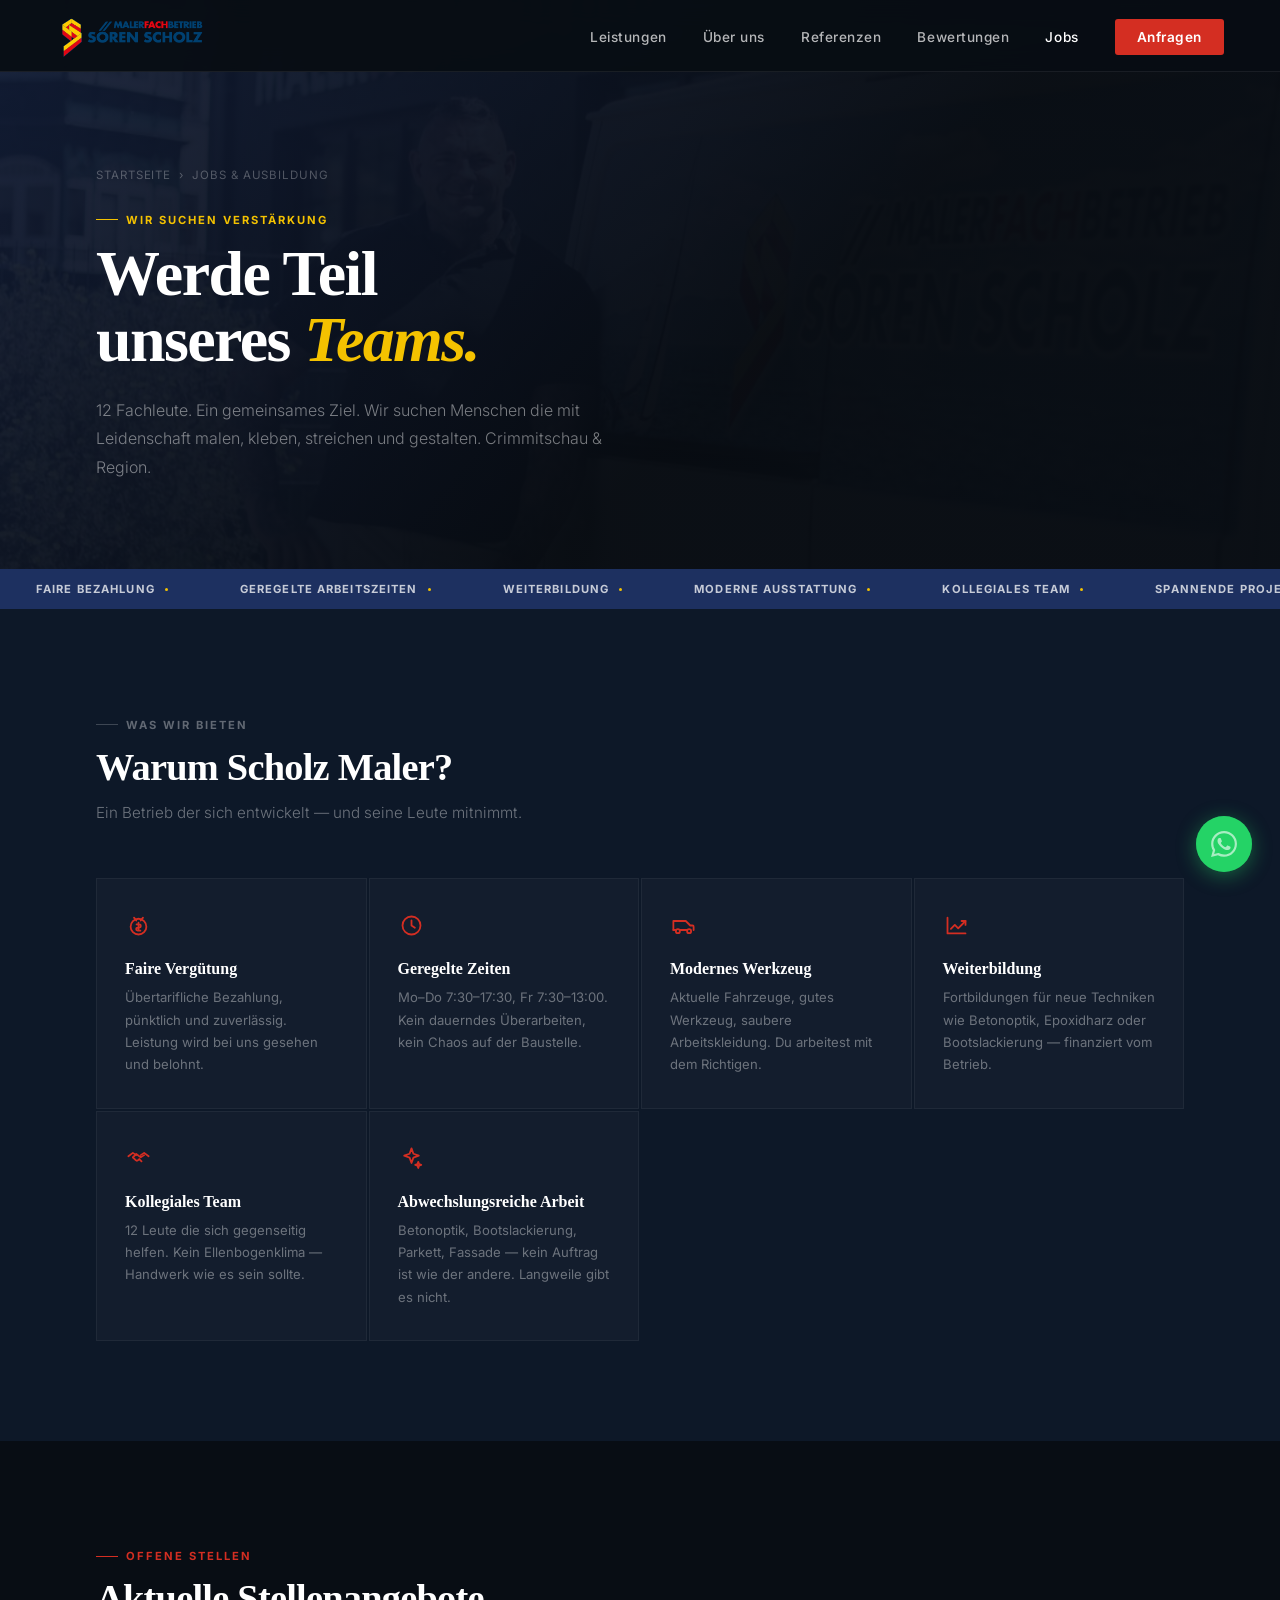
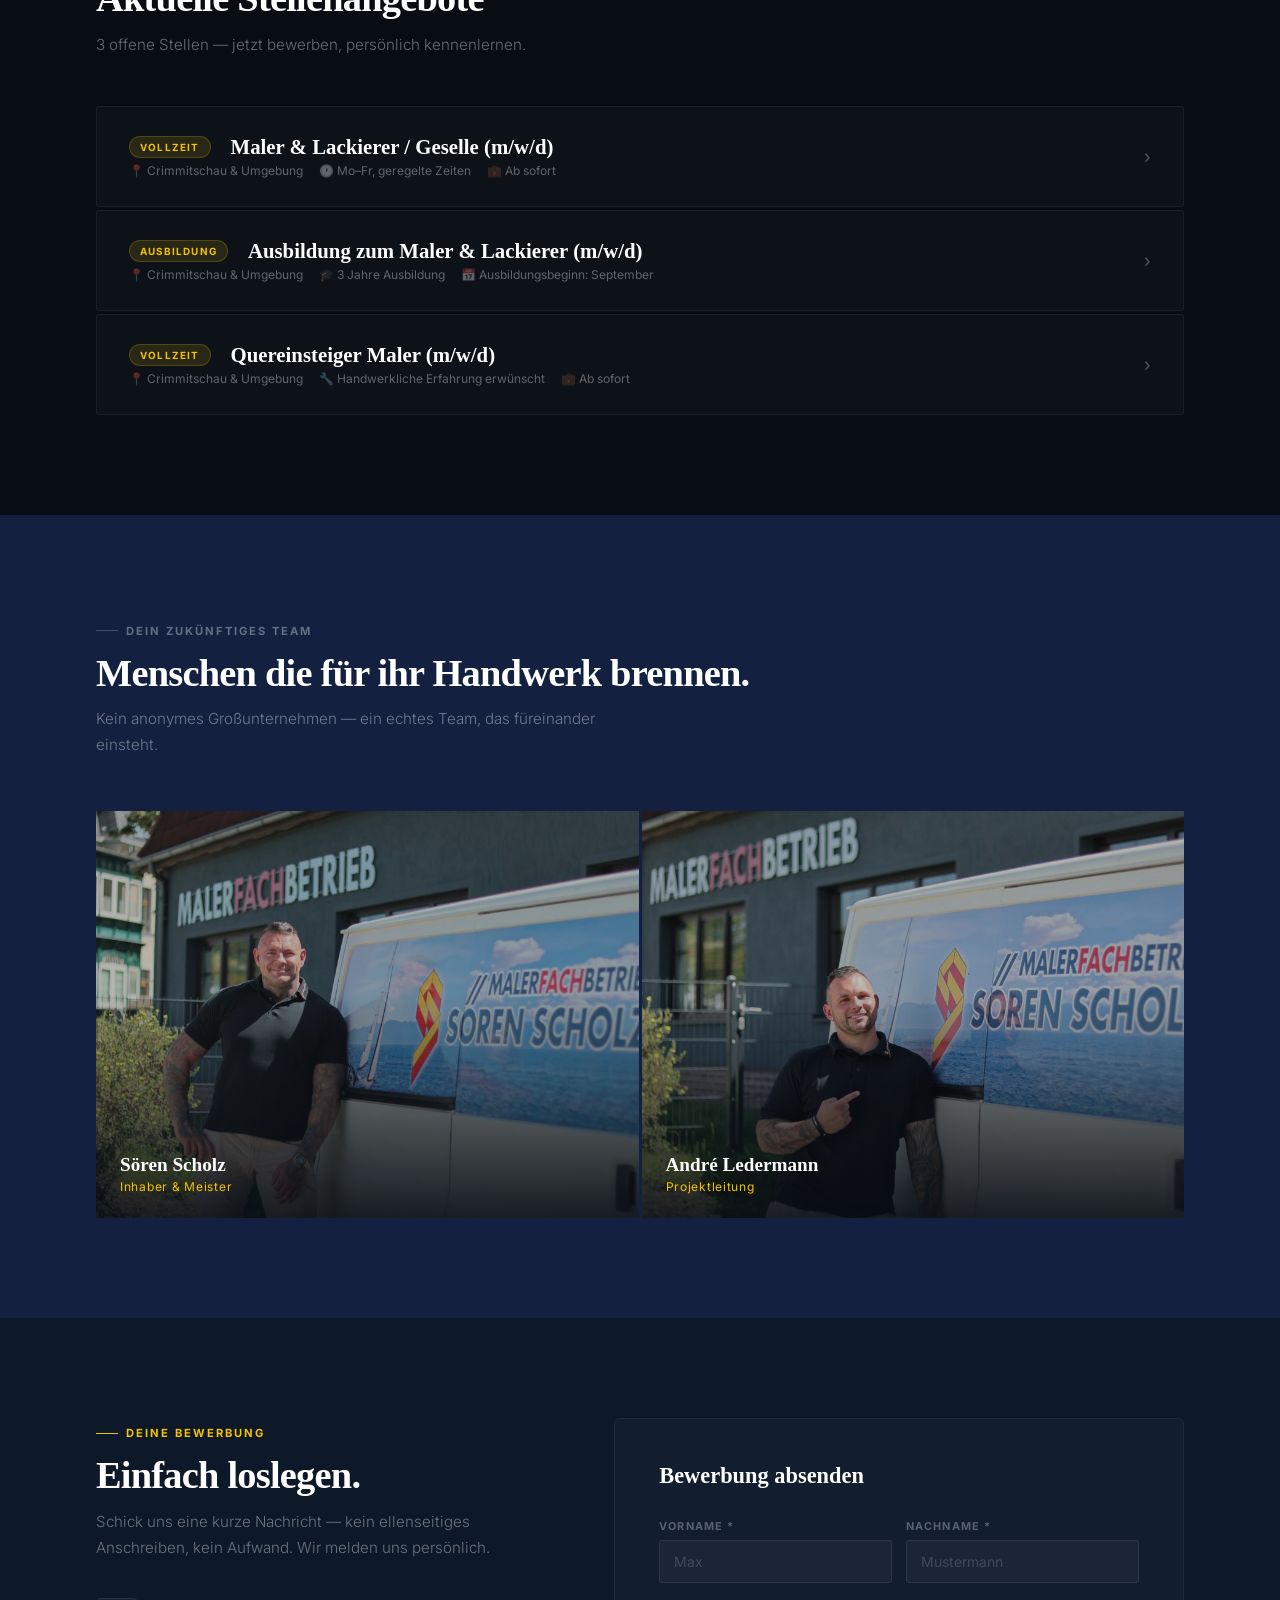
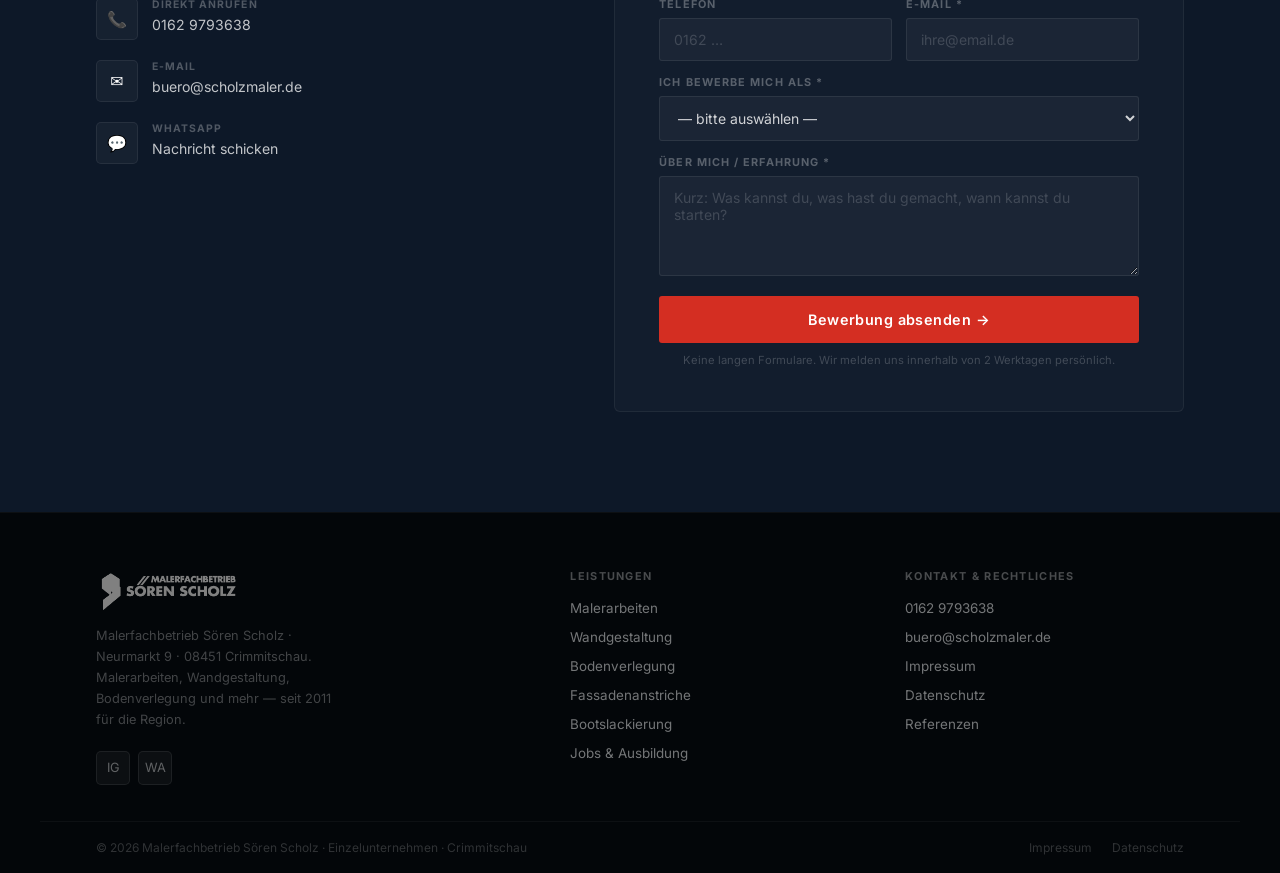
==== jobs.html @ cd4a78a2 "Basis: Klon der Live-Version scholz-maler (Ausgangspunkt für helle Variante) Co-Authored-By: Claude " ====
<!DOCTYPE html>
<html lang="de">
<head>
  <meta charset="UTF-8">
  <meta name="viewport" content="width=device-width, initial-scale=1.0">
  <meta name="description" content="Jobs & Ausbildung beim Malerfachbetrieb Sören Scholz in Crimmitschau. Geselle, Azubi oder Quereinsteiger — jetzt bewerben.">
  <title>Jobs & Ausbildung – Malerfachbetrieb Sören Scholz | Crimmitschau</title>
  <link rel="preconnect" href="https://fonts.bunny.net" crossorigin>
  <link href="https://fonts.bunny.net/css?family=playfair-display:700,700i,900,900i&family=inter:300,400,500,600,700&display=swap" rel="stylesheet">
  <style>
    *, *::before, *::after { margin:0;padding:0;box-sizing:border-box; }
    :root {
      --black:  #080d14;
      --dark:   #0d1828;
      --mid:    #132040;
      --navy:   #1d3060;
      --red:    #d42e22;
      --red2:   #b82518;
      --gold:   #f4c200;
      --white:  #FAFAF8;
      --light:  #F2EFE9;
      --gray:   #888;
      --border: rgba(255,255,255,.07);
      --serif:  'Playfair Display', Georgia, serif;
      --sans:   'Inter', system-ui, sans-serif;
    }
    html { scroll-behavior:smooth; }
    body { font-family:var(--sans);background:var(--black);color:#fff;overflow-x:hidden; }

    /* NAV */
    nav { position:fixed;top:0;left:0;right:0;z-index:999;height:72px;padding:0 56px;display:flex;align-items:center;justify-content:space-between;background:rgba(8,13,20,.94);backdrop-filter:blur(14px);border-bottom:1px solid var(--border); }
    .nav-logo img { height:44px;display:block; }
    .nav-links { display:flex;align-items:center;gap:36px;list-style:none; }
    .nav-links a { color:rgba(255,255,255,.7);text-decoration:none;font-size:.85rem;font-weight:500;letter-spacing:.04em;transition:color .2s; }
    .nav-links a:hover,.nav-links a.active { color:#fff; }
    .nav-cta { background:var(--red)!important;color:#fff!important;padding:10px 22px;border-radius:3px;font-weight:600!important; }
    .nav-cta:hover { background:var(--red2)!important; }
    .burger { display:none;flex-direction:column;gap:5px;cursor:pointer;padding:8px; }
    .burger span { display:block;width:22px;height:1.5px;background:#fff;transition:.3s; }
    .mob { display:none;position:fixed;top:72px;left:0;right:0;z-index:998;background:rgba(8,13,20,.98);backdrop-filter:blur(16px);border-bottom:1px solid var(--border);padding:28px 32px 36px;flex-direction:column;gap:18px; }
    .mob.open { display:flex; }
    .mob a { color:rgba(255,255,255,.75);text-decoration:none;font-size:.95rem;padding:10px 0;border-bottom:1px solid var(--border); }
    .mob .nav-cta { text-align:center;padding:14px;border-radius:3px;border-bottom:none;margin-top:6px; }

    /* PAGE HERO */
    .page-hero { padding-top:72px;position:relative;overflow:hidden; }
    .ph-img { position:absolute;inset:0;width:100%;height:100%;object-fit:cover;object-position:center;filter:brightness(.15) saturate(.5); }
    .ph-overlay { position:absolute;inset:0;background:linear-gradient(135deg,rgba(29,48,96,.5) 0%,rgba(8,13,20,.85) 60%); }
    .ph-inner { position:relative;z-index:2;max-width:1200px;margin:0 auto;padding:96px 56px 88px; }
    .breadcrumb { font-size:.72rem;color:rgba(255,255,255,.28);letter-spacing:.08em;text-transform:uppercase;margin-bottom:22px; }
    .breadcrumb a { color:rgba(255,255,255,.28);text-decoration:none; }
    .breadcrumb a:hover { color:rgba(255,255,255,.6); }
    .breadcrumb span { margin:0 8px; }
    .stag { display:inline-flex;align-items:center;gap:8px;font-size:.7rem;font-weight:700;letter-spacing:.18em;text-transform:uppercase;margin-bottom:14px; }
    .stag::before { content:'';display:block;width:22px;height:1px; }
    .stag-gold { color:var(--gold); }
    .stag-gold::before { background:var(--gold); }
    .stag-red { color:var(--red); }
    .stag-red::before { background:var(--red); }
    .stag-light { color:rgba(255,255,255,.35); }
    .stag-light::before { background:rgba(255,255,255,.2); }
    .ph-title { font-family:var(--serif);font-size:clamp(2.6rem,5vw,4.4rem);font-weight:900;color:#fff;line-height:1.04;letter-spacing:-.025em;margin-bottom:22px; }
    .ph-title em { font-style:italic;color:var(--gold); }
    .ph-sub { font-size:1rem;color:rgba(255,255,255,.45);font-weight:300;line-height:1.78;max-width:520px; }

    /* TICKER */
    .ticker { background:var(--navy);overflow:hidden; }
    .ticker-inner { display:flex;animation:tick 22s linear infinite;white-space:nowrap; }
    .ti { display:flex;align-items:center;gap:10px;padding:13px 36px;font-size:.7rem;font-weight:700;color:rgba(255,255,255,.75);letter-spacing:.1em;text-transform:uppercase;flex-shrink:0; }
    .td { width:3px;height:3px;background:var(--gold);border-radius:50%;flex-shrink:0; }
    @keyframes tick{0%{transform:translateX(0)}100%{transform:translateX(-50%)}}

    /* SECTION BASE */
    .inner { max-width:1200px;margin:0 auto;padding:100px 56px; }
    .sh { font-family:var(--serif);font-size:clamp(1.8rem,3vw,2.6rem);font-weight:900;line-height:1.1;letter-spacing:-.02em;margin-bottom:12px; }
    .ss { font-size:.95rem;font-weight:300;line-height:1.75;max-width:500px; }

    /* BENEFITS */
    .benefits { background:var(--dark); }
    .benefits .sh { color:#fff; }
    .benefits .ss { color:rgba(255,255,255,.4); }
    .bg { display:grid;grid-template-columns:repeat(auto-fill,minmax(220px,1fr));gap:2px;margin-top:52px; }
    .bc { background:rgba(255,255,255,.025);border:1px solid rgba(255,255,255,.05);padding:32px 28px;transition:background .3s,border-color .3s; }
    .bc:hover { background:rgba(255,255,255,.055);border-color:rgba(255,255,255,.1); }
    .bc-icon { font-size:1.8rem;margin-bottom:14px; }
    .bc-title { font-family:var(--serif);font-size:1rem;font-weight:700;color:#fff;margin-bottom:8px; }
    .bc-desc { font-size:.82rem;color:rgba(255,255,255,.38);line-height:1.7; }

    /* STELLENANGEBOTE */
    .jobs-section { background:var(--black); }
    .jobs-section .sh { color:#fff; }
    .jobs-section .ss { color:rgba(255,255,255,.4); }
    .jg { display:flex;flex-direction:column;gap:3px;margin-top:48px; }
    .jc { background:rgba(255,255,255,.025);border:1px solid rgba(255,255,255,.05);border-radius:3px;overflow:hidden;transition:border-color .3s; }
    .jc:hover { border-color:rgba(255,255,255,.12); }
    .jc-head { display:flex;align-items:center;justify-content:space-between;padding:28px 32px;cursor:pointer;gap:20px; }
    .jc-meta { display:flex;align-items:center;gap:20px;flex-wrap:wrap; }
    .jc-tag { font-size:.62rem;font-weight:700;letter-spacing:.12em;text-transform:uppercase;padding:4px 10px;border-radius:100px;background:rgba(244,194,0,.12);color:var(--gold);border:1px solid rgba(244,194,0,.2); }
    .jc-title { font-family:var(--serif);font-size:1.3rem;font-weight:700;color:#fff; }
    .jc-info { display:flex;gap:16px;flex-wrap:wrap;margin-top:4px; }
    .jc-info span { font-size:.75rem;color:rgba(255,255,255,.35);display:flex;align-items:center;gap:5px; }
    .jc-arrow { color:rgba(255,255,255,.3);font-size:1.1rem;transition:transform .3s,color .2s;flex-shrink:0; }
    .jc.open .jc-arrow { transform:rotate(90deg);color:var(--gold); }
    .jc-body { display:none;padding:0 32px 32px;border-top:1px solid rgba(255,255,255,.05); }
    .jc.open .jc-body { display:block; }
    .jc-desc { font-size:.88rem;color:rgba(255,255,255,.5);line-height:1.85;margin:20px 0 24px; }
    .jc-cols { display:grid;grid-template-columns:1fr 1fr;gap:24px;margin-bottom:28px; }
    .jc-sub { font-size:.68rem;font-weight:700;letter-spacing:.14em;text-transform:uppercase;color:var(--gold);margin-bottom:10px; }
    .jc-list { list-style:none;display:flex;flex-direction:column;gap:7px; }
    .jc-list li { display:flex;align-items:flex-start;gap:8px;font-size:.84rem;color:rgba(255,255,255,.5);line-height:1.5; }
    .jc-list li::before { content:'';display:block;width:4px;height:4px;background:var(--red);border-radius:50%;flex-shrink:0;margin-top:7px; }
    .jc-apply { display:inline-flex;align-items:center;gap:9px;background:var(--red);color:#fff;padding:13px 28px;border-radius:3px;font-size:.875rem;font-weight:600;text-decoration:none;transition:background .2s,transform .2s; }
    .jc-apply:hover { background:var(--red2);transform:translateY(-1px); }

    /* TEAM SECTION */
    .team-sec { background:var(--mid); }
    .team-sec .sh { color:#fff; }
    .team-sec .ss { color:rgba(255,255,255,.4); }
    .team-grid { display:grid;grid-template-columns:1fr 1fr;gap:3px;margin-top:52px; }
    .tm { position:relative;overflow:hidden; }
    .tm img { width:100%;aspect-ratio:4/3;object-fit:cover;object-position:top;display:block;transition:transform .7s ease,filter .4s;filter:brightness(.75) saturate(.85); }
    .tm:hover img { transform:scale(1.04);filter:brightness(.85) saturate(.95); }
    .tm-overlay { position:absolute;inset:0;background:linear-gradient(to top,rgba(8,13,20,.88) 0%,transparent 55%);display:flex;flex-direction:column;align-items:flex-start;justify-content:flex-end;padding:24px; }
    .tm-name { font-family:var(--serif);font-size:1.2rem;font-weight:700;color:#fff; }
    .tm-role { font-size:.75rem;color:var(--gold);margin-top:3px;letter-spacing:.06em; }

    /* BEWERBUNGSFORMULAR */
    .bewerbung { background:var(--dark); }
    .bw-grid { display:grid;grid-template-columns:1fr 1.3fr;gap:80px;align-items:start; }
    .bw-info .sh { color:#fff; }
    .bw-info .ss { color:rgba(255,255,255,.4); }
    .bw-contact { display:flex;flex-direction:column;gap:20px;margin-top:36px; }
    .bwi { display:flex;gap:14px;align-items:flex-start; }
    .bwic { width:42px;height:42px;flex-shrink:0;background:rgba(255,255,255,.04);border:1px solid var(--border);border-radius:5px;display:flex;align-items:center;justify-content:center;font-size:1rem; }
    .bwil { font-size:.65rem;color:rgba(255,255,255,.28);font-weight:700;letter-spacing:.1em;text-transform:uppercase;margin-bottom:3px; }
    .bwiv { color:rgba(255,255,255,.75);font-size:.88rem;text-decoration:none;transition:color .2s; }
    .bwiv:hover { color:var(--gold); }
    .bform { background:rgba(255,255,255,.025);border:1px solid rgba(255,255,255,.06);border-radius:6px;padding:44px; }
    .bft { color:#fff;font-family:var(--serif);font-size:1.4rem;font-weight:700;margin-bottom:30px; }
    .frow { display:grid;grid-template-columns:1fr 1fr;gap:14px; }
    .fg { display:flex;flex-direction:column;gap:7px;margin-bottom:14px; }
    .fg label { font-size:.68rem;font-weight:700;color:rgba(255,255,255,.3);letter-spacing:.1em;text-transform:uppercase; }
    .fg input,.fg select,.fg textarea { background:rgba(255,255,255,.04);border:1px solid rgba(255,255,255,.08);border-radius:3px;padding:12px 14px;color:rgba(255,255,255,.8);font-size:.875rem;font-family:var(--sans);outline:none;width:100%;transition:border-color .2s; }
    .fg input::placeholder,.fg textarea::placeholder { color:rgba(255,255,255,.17); }
    .fg input:focus,.fg select:focus,.fg textarea:focus { border-color:var(--gold); }
    .fg select option { background:#1C1C1C; }
    .fg textarea { resize:vertical;min-height:100px; }
    .fsub { width:100%;background:var(--red);color:#fff;border:none;padding:15px;border-radius:3px;font-size:.9rem;font-weight:600;font-family:var(--sans);cursor:pointer;transition:background .2s;margin-top:6px;letter-spacing:.03em; }
    .fsub:hover { background:var(--red2); }
    .fnote { font-size:.7rem;color:rgba(255,255,255,.2);text-align:center;margin-top:10px; }

    /* FOOTER */
    footer { background:#030609;border-top:1px solid rgba(255,255,255,.04); }
    .fm { max-width:1200px;margin:0 auto;padding:56px 56px 36px;display:grid;grid-template-columns:1.5fr 1fr 1fr;gap:56px; }
    .fl img { height:42px;display:block;margin-bottom:14px;filter:brightness(0) invert(.5); }
    .ft { font-size:.8rem;color:rgba(255,255,255,.25);line-height:1.65;max-width:240px;margin-bottom:20px; }
    .fsoc { display:flex;gap:8px; }
    .fsl { width:34px;height:34px;background:rgba(255,255,255,.04);border:1px solid var(--border);border-radius:5px;display:flex;align-items:center;justify-content:center;color:rgba(255,255,255,.35);text-decoration:none;font-size:.8rem;transition:background .2s,color .2s,border-color .2s; }
    .fsl:hover { background:var(--red);color:#fff;border-color:var(--red); }
    .fct { font-size:.68rem;font-weight:700;letter-spacing:.12em;text-transform:uppercase;color:rgba(255,255,255,.28);margin-bottom:14px; }
    .fcl { list-style:none;display:flex;flex-direction:column;gap:9px; }
    .fcl a,.fcl button { color:rgba(255,255,255,.45);text-decoration:none;font-size:.84rem;transition:color .2s;background:none;border:none;cursor:pointer;font-family:var(--sans);padding:0;text-align:left; }
    .fcl a:hover,.fcl button:hover { color:rgba(255,255,255,.8); }
    .fb { max-width:1200px;margin:0 auto;padding:18px 56px;border-top:1px solid rgba(255,255,255,.04);display:flex;justify-content:space-between;align-items:center;flex-wrap:wrap;gap:10px; }
    .fbc { font-size:.75rem;color:rgba(255,255,255,.18); }
    .fbl { display:flex;gap:20px; }
    .fbl button { font-size:.75rem;color:rgba(255,255,255,.18);background:none;border:none;cursor:pointer;font-family:var(--sans);transition:color .2s; }
    .fbl button:hover { color:rgba(255,255,255,.45); }

    /* FLOAT WA */
    .wa-float { position:fixed;bottom:28px;right:28px;z-index:900;width:56px;height:56px;background:#25D366;border-radius:50%;display:flex;align-items:center;justify-content:center;box-shadow:0 4px 20px rgba(37,211,102,.4);transition:transform .2s;text-decoration:none; }
    .wa-float:hover { transform:scale(1.1); }
    .wa-float svg { width:26px;height:26px;fill:#fff; }
    .wa-pulse { position:absolute;width:100%;height:100%;border-radius:50%;background:rgba(37,211,102,.4);animation:wapulse 2.5s ease-out infinite; }
    @keyframes wapulse{0%{transform:scale(1);opacity:.5}100%{transform:scale(1.8);opacity:0}}

    /* SLIDER */
    .slider-overlay { display:none;position:fixed;inset:0;background:rgba(0,0,0,.6);z-index:1100;backdrop-filter:blur(4px); }
    .slider-overlay.open { display:block; }
    .slider-panel { position:fixed;top:0;right:0;width:min(640px,100%);height:100vh;background:var(--dark);z-index:1101;overflow-y:auto;transform:translateX(100%);transition:transform .38s cubic-bezier(.25,.46,.45,.94);border-left:1px solid rgba(255,255,255,.08); }
    .slider-panel.open { transform:translateX(0); }
    .slider-head { position:sticky;top:0;background:var(--dark);padding:20px 32px;display:flex;align-items:center;justify-content:space-between;border-bottom:1px solid rgba(255,255,255,.07);z-index:1; }
    .slider-head h2 { font-family:var(--serif);font-size:1.2rem;font-weight:700;color:#fff; }
    .slider-close { background:rgba(255,255,255,.06);border:1px solid rgba(255,255,255,.1);color:rgba(255,255,255,.6);width:36px;height:36px;border-radius:50%;cursor:pointer;font-size:1.1rem;display:flex;align-items:center;justify-content:center;transition:background .2s,color .2s;font-family:var(--sans); }
    .slider-close:hover { background:var(--red);color:#fff;border-color:var(--red); }
    .slider-body { padding:36px 32px; }
    .slider-body h3 { font-size:.7rem;font-weight:700;letter-spacing:.15em;text-transform:uppercase;color:var(--gold);margin:28px 0 10px; }
    .slider-body h3:first-child { margin-top:0; }
    .slider-body p,.slider-body address { font-size:.88rem;color:rgba(255,255,255,.55);line-height:1.8;font-style:normal; }
    .slider-body a { color:var(--gold);text-decoration:none; }
    .slider-body hr { border:none;border-top:1px solid rgba(255,255,255,.07);margin:24px 0; }
    .slider-body ul { padding-left:18px;margin-top:8px; }
    .slider-body li { font-size:.88rem;color:rgba(255,255,255,.55);line-height:1.8;margin-bottom:4px; }

    /* FADE-UP */
    .fu { opacity:0;transform:translateY(28px);transition:opacity .7s ease,transform .7s ease; }
    .fu.vis { opacity:1;transform:translateY(0); }
    .d1{transition-delay:.1s}.d2{transition-delay:.2s}.d3{transition-delay:.3s}

    @media(max-width:960px){
      nav { padding:0 24px; }
      .nav-links { display:none; }
      .burger { display:flex; }
      .mob { padding:28px 24px 36px; }
      .ph-inner { padding:72px 24px 64px; }
      .inner { padding:72px 24px; }
      .bw-grid { grid-template-columns:1fr;gap:48px; }
      .team-grid { grid-template-columns:1fr; }
      .jc-cols { grid-template-columns:1fr; }
      .fm { grid-template-columns:1fr;gap:32px;padding:40px 24px 24px; }
      .fb { padding:16px 24px; }
    }
    @media(max-width:600px){
      .ph-title { font-size:2.2rem; }
      .frow { grid-template-columns:1fr; }
      .bform { padding:28px 20px; }
      .jc-head { padding:22px 20px; }
      .jc-body { padding:0 20px 24px; }
    }
  </style>
<style>.lg-icon svg,.ec-icon svg,.bc-icon svg{width:27px;height:27px}.lg-icon,.ec-icon,.bc-icon{color:var(--red)}</style></head>
<body>

<!-- NAV -->
<nav>
  <a href="index.html" class="nav-logo"><img src="assets/img/scholz_logo_skaliert.png" alt="Malerfachbetrieb Sören Scholz"></a>
  <ul class="nav-links">
    <li><a href="leistungen.html">Leistungen</a></li>
    <li><a href="index.html#ueber">Über uns</a></li>
    <li><a href="referenzen.html">Referenzen</a></li>
    <li><a href="index.html#bewertungen">Bewertungen</a></li>
    <li><a href="jobs.html" class="active">Jobs</a></li>
    <li><a href="index.html#kontakt" class="nav-cta">Anfragen</a></li>
  </ul>
  <div class="burger" onclick="toggleMenu()"><span></span><span></span><span></span></div>
</nav>
<div class="mob" id="mob">
  <a href="leistungen.html" onclick="closeMob()">Leistungen</a>
  <a href="index.html#ueber" onclick="closeMob()">Über uns</a>
  <a href="referenzen.html" onclick="closeMob()">Referenzen</a>
  <a href="index.html#bewertungen" onclick="closeMob()">Bewertungen</a>
  <a href="jobs.html" onclick="closeMob()">Jobs</a>
  <a href="index.html#kontakt" class="nav-cta" onclick="closeMob()">Kostenlos anfragen</a>
</div>

<!-- PAGE HERO -->
<div class="page-hero">
  <img class="ph-img" src="assets/img/Sören_Scholz_4972_original.jpg" alt="Team Scholz Maler">
  <div class="ph-overlay"></div>
  <div class="ph-inner">
    <div class="breadcrumb"><a href="index.html">Startseite</a><span>›</span>Jobs & Ausbildung</div>
    <div class="stag stag-gold">Wir suchen Verstärkung</div>
    <h1 class="ph-title">Werde Teil<br>unseres <em>Teams.</em></h1>
    <p class="ph-sub">12 Fachleute. Ein gemeinsames Ziel. Wir suchen Menschen die mit Leidenschaft malen, kleben, streichen und gestalten. Crimmitschau & Region.</p>
  </div>
</div>

<!-- TICKER -->
<div class="ticker">
  <div class="ticker-inner">
    <span class="ti">Faire Bezahlung<span class="td"></span></span>
    <span class="ti">Geregelte Arbeitszeiten<span class="td"></span></span>
    <span class="ti">Weiterbildung<span class="td"></span></span>
    <span class="ti">Moderne Ausstattung<span class="td"></span></span>
    <span class="ti">Kollegiales Team<span class="td"></span></span>
    <span class="ti">Spannende Projekte<span class="td"></span></span>
    <span class="ti">Region Zwickau · Crimmitschau · Werdau<span class="td"></span></span>
    <span class="ti">Faire Bezahlung<span class="td"></span></span>
    <span class="ti">Geregelte Arbeitszeiten<span class="td"></span></span>
    <span class="ti">Weiterbildung<span class="td"></span></span>
    <span class="ti">Moderne Ausstattung<span class="td"></span></span>
    <span class="ti">Kollegiales Team<span class="td"></span></span>
    <span class="ti">Spannende Projekte<span class="td"></span></span>
    <span class="ti">Region Zwickau · Crimmitschau · Werdau<span class="td"></span></span>
  </div>
</div>

<!-- BENEFITS -->
<section class="benefits">
  <div class="inner">
    <div class="fu">
      <div class="stag stag-light">Was wir bieten</div>
      <h2 class="sh">Warum Scholz Maler?</h2>
      <p class="ss">Ein Betrieb der sich entwickelt — und seine Leute mitnimmt.</p>
    </div>
    <div class="bg">
      <div class="bc fu d1">
        <div class="bc-icon"><svg viewBox="0 0 24 24" fill="none" stroke="currentColor" stroke-width="1.6" stroke-linecap="round" stroke-linejoin="round"><circle cx="12" cy="13" r="7"/><path d="M12 9.5v7M10.3 11h2.4a1.4 1.4 0 0 1 0 2.8h-1.4a1.4 1.4 0 0 0 0 2.8h2.4"/><path d="M8 5l2 2.5M16 5l-2 2.5"/></svg></div>
        <div class="bc-title">Faire Vergütung</div>
        <p class="bc-desc">Übertarifliche Bezahlung, pünktlich und zuverlässig. Leistung wird bei uns gesehen und belohnt.</p>
      </div>
      <div class="bc fu d1">
        <div class="bc-icon"><svg viewBox="0 0 24 24" fill="none" stroke="currentColor" stroke-width="1.6" stroke-linecap="round" stroke-linejoin="round"><circle cx="12" cy="12" r="8"/><path d="M12 7.5V12l3 2"/></svg></div>
        <div class="bc-title">Geregelte Zeiten</div>
        <p class="bc-desc">Mo–Do 7:30–17:30, Fr 7:30–13:00. Kein dauerndes Überarbeiten, kein Chaos auf der Baustelle.</p>
      </div>
      <div class="bc fu d2">
        <div class="bc-icon"><svg viewBox="0 0 24 24" fill="none" stroke="currentColor" stroke-width="1.6" stroke-linecap="round" stroke-linejoin="round"><path d="M3 16V8h11l4 4h2a1 1 0 0 1 1 1v3"/><path d="M3 16h2M9 16h6"/><circle cx="7" cy="17" r="1.8"/><circle cx="17" cy="17" r="1.8"/></svg></div>
        <div class="bc-title">Modernes Werkzeug</div>
        <p class="bc-desc">Aktuelle Fahrzeuge, gutes Werkzeug, saubere Arbeitskleidung. Du arbeitest mit dem Richtigen.</p>
      </div>
      <div class="bc fu d2">
        <div class="bc-icon"><svg viewBox="0 0 24 24" fill="none" stroke="currentColor" stroke-width="1.6" stroke-linecap="round" stroke-linejoin="round"><path d="M4 19V5M4 19h16"/><path d="M7 15l3.5-3.5 3 3L20 8"/><path d="M20 8v3.5M20 8h-3.5"/></svg></div>
        <div class="bc-title">Weiterbildung</div>
        <p class="bc-desc">Fortbildungen für neue Techniken wie Betonoptik, Epoxidharz oder Bootslackierung — finanziert vom Betrieb.</p>
      </div>
      <div class="bc fu d3">
        <div class="bc-icon"><svg viewBox="0 0 24 24" fill="none" stroke="currentColor" stroke-width="1.6" stroke-linecap="round" stroke-linejoin="round"><path d="M7 11l3-3 4 3 3-2"/><path d="M3 10l4-3 3 2M21 10l-4-3-3 2"/><path d="M7 11l2.5 2.5a1.5 1.5 0 0 0 2.2 0l1-1 2 2"/></svg></div>
        <div class="bc-title">Kollegiales Team</div>
        <p class="bc-desc">12 Leute die sich gegenseitig helfen. Kein Ellenbogenklima — Handwerk wie es sein sollte.</p>
      </div>
      <div class="bc fu d3">
        <div class="bc-icon"><svg viewBox="0 0 24 24" fill="none" stroke="currentColor" stroke-width="1.6" stroke-linecap="round" stroke-linejoin="round"><path d="M12 3l1.7 4.8L18.5 9.5 13.7 11.2 12 16l-1.7-4.8L5.5 9.5l4.8-1.7z"/><path d="M18 15l.7 2 2 .7-2 .7-.7 2-.7-2-2-.7 2-.7z"/></svg></div>
        <div class="bc-title">Abwechslungsreiche Arbeit</div>
        <p class="bc-desc">Betonoptik, Bootslackierung, Parkett, Fassade — kein Auftrag ist wie der andere. Langweile gibt es nicht.</p>
      </div>
    </div>
  </div>
</section>

<!-- STELLENANGEBOTE -->
<section class="jobs-section">
  <div class="inner">
    <div class="fu">
      <div class="stag stag-red">Offene Stellen</div>
      <h2 class="sh">Aktuelle Stellenangebote</h2>
      <p class="ss">3 offene Stellen — jetzt bewerben, persönlich kennenlernen.</p>
    </div>
    <div class="jg">

      <!-- JOB 1 -->
      <div class="jc fu d1" id="job1">
        <div class="jc-head" onclick="toggleJob('job1')">
          <div>
            <div class="jc-meta">
              <span class="jc-tag">Vollzeit</span>
              <h3 class="jc-title">Maler & Lackierer / Geselle (m/w/d)</h3>
            </div>
            <div class="jc-info">
              <span>📍 Crimmitschau & Umgebung</span>
              <span>🕐 Mo–Fr, geregelte Zeiten</span>
              <span>💼 Ab sofort</span>
            </div>
          </div>
          <div class="jc-arrow">›</div>
        </div>
        <div class="jc-body">
          <p class="jc-desc">Du hast deine Ausbildung abgeschlossen und weißt, was du tust? Dann bist du bei uns richtig. Wir arbeiten im gesamten Bereich Maler- und Lackiererhandwerk — von der klassischen Wandgestaltung bis zur Bootslackierung. Kein Job der sich wiederholt.</p>
          <div class="jc-cols">
            <div>
              <div class="jc-sub">Das bringst du mit</div>
              <ul class="jc-list">
                <li>Abgeschlossene Ausbildung zum Maler und Lackierer</li>
                <li>Handwerkliches Geschick und Qualitätsbewusstsein</li>
                <li>Zuverlässigkeit und Pünktlichkeit</li>
                <li>Führerschein Klasse B</li>
                <li>Freude an abwechslungsreichen Aufgaben</li>
              </ul>
            </div>
            <div>
              <div class="jc-sub">Das bieten wir dir</div>
              <ul class="jc-list">
                <li>Übertarifliche Bezahlung</li>
                <li>Moderne Fahrzeuge und Ausstattung</li>
                <li>Geregelte Arbeitszeiten (kein Wochenende)</li>
                <li>Fortbildungsmöglichkeiten intern</li>
                <li>Kollegiales Team, flache Hierarchien</li>
              </ul>
            </div>
          </div>
          <a href="#bewerbung" class="jc-apply">Jetzt bewerben →</a>
        </div>
      </div>

      <!-- JOB 2 -->
      <div class="jc fu d2" id="job2">
        <div class="jc-head" onclick="toggleJob('job2')">
          <div>
            <div class="jc-meta">
              <span class="jc-tag">Ausbildung</span>
              <h3 class="jc-title">Ausbildung zum Maler & Lackierer (m/w/d)</h3>
            </div>
            <div class="jc-info">
              <span>📍 Crimmitschau & Umgebung</span>
              <span>🎓 3 Jahre Ausbildung</span>
              <span>📅 Ausbildungsbeginn: September</span>
            </div>
          </div>
          <div class="jc-arrow">›</div>
        </div>
        <div class="jc-body">
          <p class="jc-desc">Du willst ein richtiges Handwerk lernen, das man wirklich sieht? Bei uns lernst du nicht nur streichen — du arbeitest von Tag eins an auf echten Projekten: Betonoptik, Parkett, Fassaden, Lackierungen. Wir bilden aus weil wir es ernst meinen.</p>
          <div class="jc-cols">
            <div>
              <div class="jc-sub">Das bringst du mit</div>
              <ul class="jc-list">
                <li>Hauptschulabschluss oder höher</li>
                <li>Handwerkliches Interesse und Geschick</li>
                <li>Lernbereitschaft und Zuverlässigkeit</li>
                <li>Teamfähigkeit</li>
                <li>Motivation und Eigeninitiative</li>
              </ul>
            </div>
            <div>
              <div class="jc-sub">Das bieten wir dir</div>
              <ul class="jc-list">
                <li>Faire Ausbildungsvergütung</li>
                <li>Lernen an echten, spannenden Projekten</li>
                <li>Übernahmechance nach der Ausbildung</li>
                <li>Berufsschulbegleitung inklusive</li>
                <li>Direkte Betreuung durch Meister Sören Scholz</li>
              </ul>
            </div>
          </div>
          <a href="#bewerbung" class="jc-apply">Jetzt bewerben →</a>
        </div>
      </div>

      <!-- JOB 3 -->
      <div class="jc fu d3" id="job3">
        <div class="jc-head" onclick="toggleJob('job3')">
          <div>
            <div class="jc-meta">
              <span class="jc-tag">Vollzeit</span>
              <h3 class="jc-title">Quereinsteiger Maler (m/w/d)</h3>
            </div>
            <div class="jc-info">
              <span>📍 Crimmitschau & Umgebung</span>
              <span>🔧 Handwerkliche Erfahrung erwünscht</span>
              <span>💼 Ab sofort</span>
            </div>
          </div>
          <div class="jc-arrow">›</div>
        </div>
        <div class="jc-body">
          <p class="jc-desc">Kein Abschluss als Maler — aber handwerkliches Können und Interesse? Wir geben dir die Chance. Wer sauber arbeitet, zuverlässig ist und bereit ist zu lernen, ist bei uns willkommen. Anlernzeit und Einarbeitung sind selbstverständlich.</p>
          <div class="jc-cols">
            <div>
              <div class="jc-sub">Das bringst du mit</div>
              <ul class="jc-list">
                <li>Handwerkliche Erfahrung (jeder Art)</li>
                <li>Körperliche Belastbarkeit</li>
                <li>Sorgfalt und Lernbereitschaft</li>
                <li>Führerschein Klasse B</li>
                <li>Deutsch in Wort und Schrift</li>
              </ul>
            </div>
            <div>
              <div class="jc-sub">Das bieten wir dir</div>
              <ul class="jc-list">
                <li>Faire Vergütung, pünktlich ausgezahlt</li>
                <li>Strukturierte Einarbeitung</li>
                <li>Langfristige Perspektive im Betrieb</li>
                <li>Modernes Werkzeug und Fahrzeuge</li>
                <li>Kollegiales Umfeld</li>
              </ul>
            </div>
          </div>
          <a href="#bewerbung" class="jc-apply">Jetzt bewerben →</a>
        </div>
      </div>

    </div>
  </div>
</section>

<!-- TEAM FOTOS -->
<section class="team-sec">
  <div class="inner">
    <div class="fu">
      <div class="stag stag-light">Dein zukünftiges Team</div>
      <h2 class="sh">Menschen die für ihr Handwerk brennen.</h2>
      <p class="ss">Kein anonymes Großunternehmen — ein echtes Team, das füreinander einsteht.</p>
    </div>
    <div class="team-grid fu d1">
      <div class="tm">
        <img src="assets/img/Sören_Scholz_4972_original.jpg" alt="Sören Scholz" loading="lazy">
        <div class="tm-overlay">
          <div class="tm-name">Sören Scholz</div>
          <div class="tm-role">Inhaber & Meister</div>
        </div>
      </div>
      <div class="tm">
        <img src="assets/img/André_Ledermann_4973_original.jpg" alt="André Ledermann" loading="lazy">
        <div class="tm-overlay">
          <div class="tm-name">André Ledermann</div>
          <div class="tm-role">Projektleitung</div>
        </div>
      </div>
    </div>
  </div>
</section>

<!-- BEWERBUNGSFORMULAR -->
<section class="bewerbung" id="bewerbung">
  <div class="inner">
    <div class="bw-grid">
      <div class="bw-info fu">
        <div class="stag stag-gold">Deine Bewerbung</div>
        <h2 class="sh">Einfach loslegen.</h2>
        <p class="ss">Schick uns eine kurze Nachricht — kein ellenseitiges Anschreiben, kein Aufwand. Wir melden uns persönlich.</p>
        <div class="bw-contact">
          <div class="bwi"><div class="bwic">📞</div><div><div class="bwil">Direkt anrufen</div><a class="bwiv" href="tel:+491629793638">0162 9793638</a></div></div>
          <div class="bwi"><div class="bwic">✉️</div><div><div class="bwil">E-Mail</div><a class="bwiv" href="mailto:buero@scholzmaler.de">buero@scholzmaler.de</a></div></div>
          <div class="bwi"><div class="bwic">💬</div><div><div class="bwil">WhatsApp</div><a class="bwiv" href="https://wa.me/4916297936380" target="_blank" rel="noopener">Nachricht schicken</a></div></div>
        </div>
      </div>
      <div class="bform fu d2">
        <div class="bft">Bewerbung absenden</div>
        <form id="jobform" action="https://formspree.io/f/mlgpooqw" method="POST">
          <input type="hidden" name="_subject" value="Bewerbung – Scholz Maler">
          <div class="frow">
            <div class="fg"><label>Vorname *</label><input type="text" name="vorname" placeholder="Max" required></div>
            <div class="fg"><label>Nachname *</label><input type="text" name="nachname" placeholder="Mustermann" required></div>
          </div>
          <div class="frow">
            <div class="fg"><label>Telefon</label><input type="tel" name="telefon" placeholder="0162 …"></div>
            <div class="fg"><label>E-Mail *</label><input type="email" name="email" placeholder="ihre@email.de" required></div>
          </div>
          <div class="fg">
            <label>Ich bewerbe mich als *</label>
            <select name="stelle" required>
              <option value="">— bitte auswählen —</option>
              <option>Maler & Lackierer Geselle</option>
              <option>Azubi Maler & Lackierer</option>
              <option>Quereinsteiger</option>
              <option>Sonstige Bewerbung</option>
            </select>
          </div>
          <div class="fg">
            <label>Über mich / Erfahrung *</label>
            <textarea name="nachricht" placeholder="Kurz: Was kannst du, was hast du gemacht, wann kannst du starten?" required></textarea>
          </div>
          <button type="submit" class="fsub">Bewerbung absenden →</button>
          <p class="fnote">Keine langen Formulare. Wir melden uns innerhalb von 2 Werktagen persönlich.</p>
        </form>
      </div>
    </div>
  </div>
</section>

<!-- FOOTER -->
<footer>
  <div class="fm">
    <div>
      <div class="fl"><img src="assets/img/scholz_logo_skaliert.png" alt="Scholz Maler"></div>
      <p class="ft">Malerfachbetrieb Sören Scholz · Neurmarkt 9 · 08451 Crimmitschau. Malerarbeiten, Wandgestaltung, Bodenverlegung und mehr — seit 2011 für die Region.</p>
      <div class="fsoc">
        <a class="fsl" href="https://instagram.com/malerfachbetriebsoren" target="_blank" rel="noopener" title="Instagram">IG</a>
        <a class="fsl" href="https://wa.me/4916297936380" target="_blank" rel="noopener" title="WhatsApp">WA</a>
      </div>
    </div>
    <div>
      <div class="fct">Leistungen</div>
      <ul class="fcl">
        <li><a href="leistungen.html">Malerarbeiten</a></li>
        <li><a href="leistungen.html">Wandgestaltung</a></li>
        <li><a href="leistungen.html">Bodenverlegung</a></li>
        <li><a href="leistungen.html">Fassadenanstriche</a></li>
        <li><a href="leistungen.html">Bootslackierung</a></li>
        <li><a href="jobs.html">Jobs & Ausbildung</a></li>
      </ul>
    </div>
    <div>
      <div class="fct">Kontakt & Rechtliches</div>
      <ul class="fcl">
        <li><a href="tel:+491629793638">0162 9793638</a></li>
        <li><a href="mailto:buero@scholzmaler.de">buero@scholzmaler.de</a></li>
        <li><button onclick="openSlider('imp')">Impressum</button></li>
        <li><button onclick="openSlider('dsgvo')">Datenschutz</button></li>
        <li><a href="referenzen.html">Referenzen</a></li>
      </ul>
    </div>
  </div>
  <div class="fb">
    <span class="fbc">© 2026 Malerfachbetrieb Sören Scholz · Einzelunternehmen · Crimmitschau</span>
    <div class="fbl">
      <button onclick="openSlider('imp')">Impressum</button>
      <button onclick="openSlider('dsgvo')">Datenschutz</button>
    </div>
  </div>
</footer>

<!-- FLOATING WA -->
<a class="wa-float" href="https://wa.me/4916297936380" target="_blank" rel="noopener" title="WhatsApp">
  <div class="wa-pulse"></div>
  <svg viewBox="0 0 24 24"><path d="M17.472 14.382c-.297-.149-1.758-.867-2.03-.967-.273-.099-.471-.148-.67.15-.197.297-.767.966-.94 1.164-.173.199-.347.223-.644.075-.297-.15-1.255-.463-2.39-1.475-.883-.788-1.48-1.761-1.653-2.059-.173-.297-.018-.458.13-.606.134-.133.298-.347.446-.52.149-.174.198-.298.298-.497.099-.198.05-.371-.025-.52-.075-.149-.669-1.612-.916-2.207-.242-.579-.487-.5-.669-.51-.173-.008-.371-.01-.57-.01-.198 0-.52.074-.792.372-.272.297-1.04 1.016-1.04 2.479 0 1.462 1.065 2.875 1.213 3.074.149.198 2.096 3.2 5.077 4.487.709.306 1.262.489 1.694.625.712.227 1.36.195 1.871.118.571-.085 1.758-.719 2.006-1.413.248-.694.248-1.289.173-1.413-.074-.124-.272-.198-.57-.347m-5.421 7.403h-.004a9.87 9.87 0 01-5.031-1.378l-.361-.214-3.741.982.998-3.648-.235-.374a9.86 9.86 0 01-1.51-5.26c.001-5.45 4.436-9.884 9.888-9.884 2.64 0 5.122 1.03 6.988 2.898a9.825 9.825 0 012.893 6.994c-.003 5.45-4.437 9.884-9.885 9.884m8.413-18.297A11.815 11.815 0 0012.05 0C5.495 0 .16 5.335.157 11.892c0 2.096.547 4.142 1.588 5.945L.057 24l6.305-1.654a11.882 11.882 0 005.683 1.448h.005c6.554 0 11.89-5.335 11.893-11.893a11.821 11.821 0 00-3.48-8.413Z"/></svg>
</a>

<!-- IMPRESSUM SLIDER -->
<div class="slider-overlay" id="imp-overlay" onclick="closeSlider('imp')"></div>
<div class="slider-panel" id="imp-panel">
  <div class="slider-head"><h2>Impressum</h2><button class="slider-close" onclick="closeSlider('imp')">✕</button></div>
  <div class="slider-body">
    <h3>Angaben gemäß § 5 TMG</h3>
    <address>Malerfachbetrieb Sören Scholz<br>Einzelunternehmen<br>Neurmarkt 9<br>08451 Crimmitschau<br>Deutschland</address>
    <h3>Kontakt</h3>
    <p>Telefon: <a href="tel:+491629793638">0162 9793638</a><br>E-Mail: <a href="mailto:buero@scholzmaler.de">buero@scholzmaler.de</a></p>
    <h3>Umsatzsteuer-ID</h3>
    <p>USt-ID gemäß § 27a UStG: DE276176505</p>
    <hr>
    <h3>Verantwortlich für den Inhalt (§ 18 Abs. 2 MStV)</h3>
    <p>Sören Scholz, Neurmarkt 9, 08451 Crimmitschau</p>
  </div>
</div>

<!-- DATENSCHUTZ SLIDER -->
<div class="slider-overlay" id="dsgvo-overlay" onclick="closeSlider('dsgvo')"></div>
<div class="slider-panel" id="dsgvo-panel">
  <div class="slider-head"><h2>Datenschutzerklärung</h2><button class="slider-close" onclick="closeSlider('dsgvo')">✕</button></div>
  <div class="slider-body">
    <h3>Verantwortlicher</h3>
    <p>Sören Scholz · Neurmarkt 9 · 08451 Crimmitschau<br>Tel: <a href="tel:+491629793638">0162 9793638</a> · <a href="mailto:buero@scholzmaler.de">buero@scholzmaler.de</a></p>
    <h3>Datenerfassung</h3>
    <p>Beim Besuch dieser Website werden technische Daten automatisch erfasst. Diese dienen ausschließlich dem technischen Betrieb.</p>
    <h3>Bewerbungsformular</h3>
    <p>Bewerbungsdaten werden über <strong>Formspree, Inc.</strong> verarbeitet und ausschließlich zur Bearbeitung Ihrer Bewerbung verwendet. Datenschutzerklärung: <a href="https://formspree.io/legal/privacy-policy" target="_blank" rel="noopener">formspree.io/legal/privacy-policy</a></p>
    <hr>
    <h3>Ihre Rechte (DSGVO)</h3>
    <ul>
      <li>Auskunft über gespeicherte Daten (Art. 15)</li>
      <li>Berichtigung oder Löschung (Art. 16, 17)</li>
      <li>Einschränkung der Verarbeitung (Art. 18)</li>
      <li>Widerspruch (Art. 21) · Datenübertragbarkeit (Art. 20)</li>
    </ul>
    <p style="margin-top:12px">Aufsichtsbehörde: Sächsischer Datenschutzbeauftragter, Devrientstraße 5, 01067 Dresden</p>
    <hr>
    <p style="font-size:.75rem;color:rgba(255,255,255,.25)">Stand: 2024</p>
  </div>
</div>

<script>
  function toggleMenu(){ document.getElementById('mob').classList.toggle('open'); }
  function closeMob(){ document.getElementById('mob').classList.remove('open'); }
  function openSlider(id){ document.getElementById(id+'-overlay').classList.add('open'); document.getElementById(id+'-panel').classList.add('open'); document.body.style.overflow='hidden'; }
  function closeSlider(id){ document.getElementById(id+'-overlay').classList.remove('open'); document.getElementById(id+'-panel').classList.remove('open'); document.body.style.overflow=''; }
  document.addEventListener('keydown',e=>{ if(e.key==='Escape'){ closeSlider('imp'); closeSlider('dsgvo'); } });

  function toggleJob(id){
    const el = document.getElementById(id);
    el.classList.toggle('open');
  }

  // Form
  const jf = document.getElementById('jobform');
  jf.addEventListener('submit', async e => {
    e.preventDefault();
    const btn = jf.querySelector('.fsub');
    btn.textContent = 'Wird gesendet…'; btn.disabled = true;
    try {
      const r = await fetch(jf.action, {method:'POST', body:new FormData(jf), headers:{'Accept':'application/json'}});
      if(r.ok){ btn.textContent = '✓ Bewerbung erhalten!'; btn.style.background = '#16a34a'; }
      else { btn.textContent = 'Fehler — bitte nochmal'; btn.disabled = false; }
    } catch { btn.textContent = 'Fehler — bitte nochmal'; btn.disabled = false; }
  });

  // Fade-up
  const obs = new IntersectionObserver(entries => { entries.forEach(e => { if(e.isIntersecting) e.target.classList.add('vis'); }); }, {threshold:.08});
  document.querySelectorAll('.fu').forEach(el => obs.observe(el));
</script>
</body>
</html>
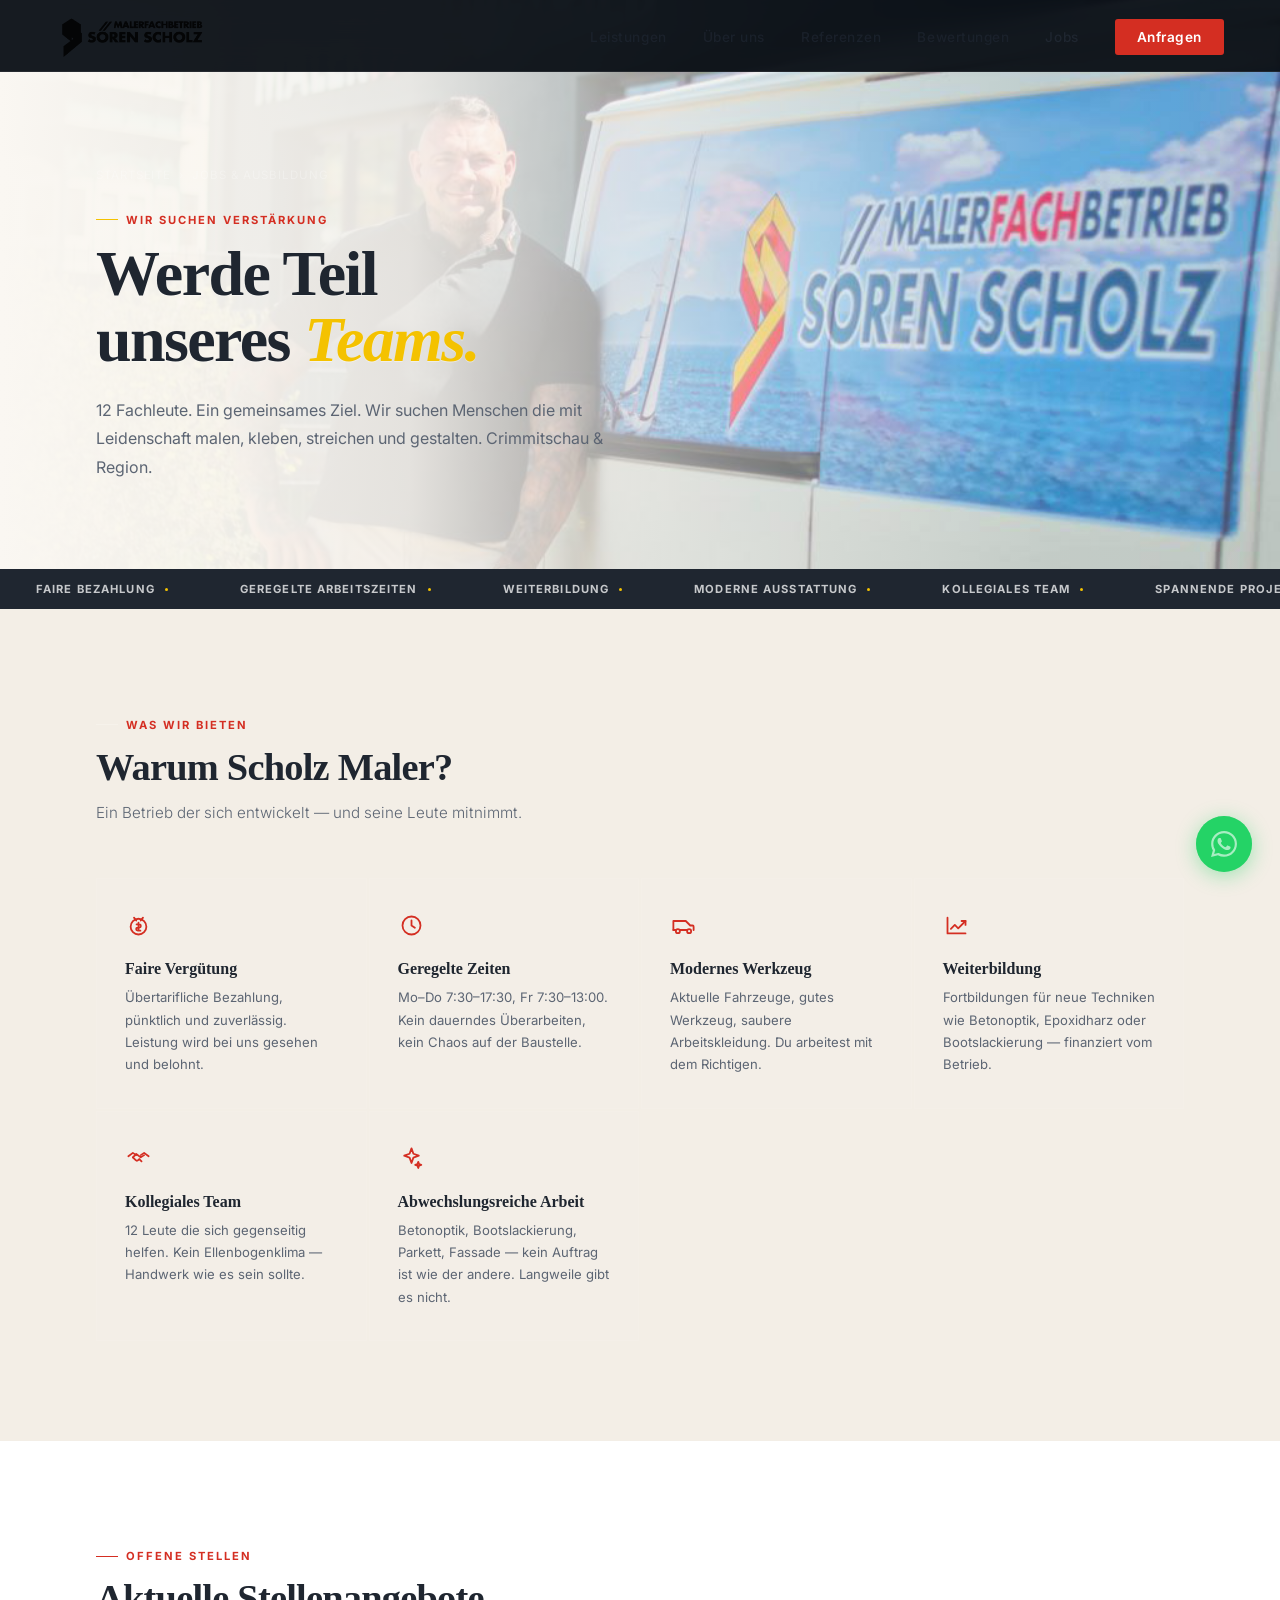
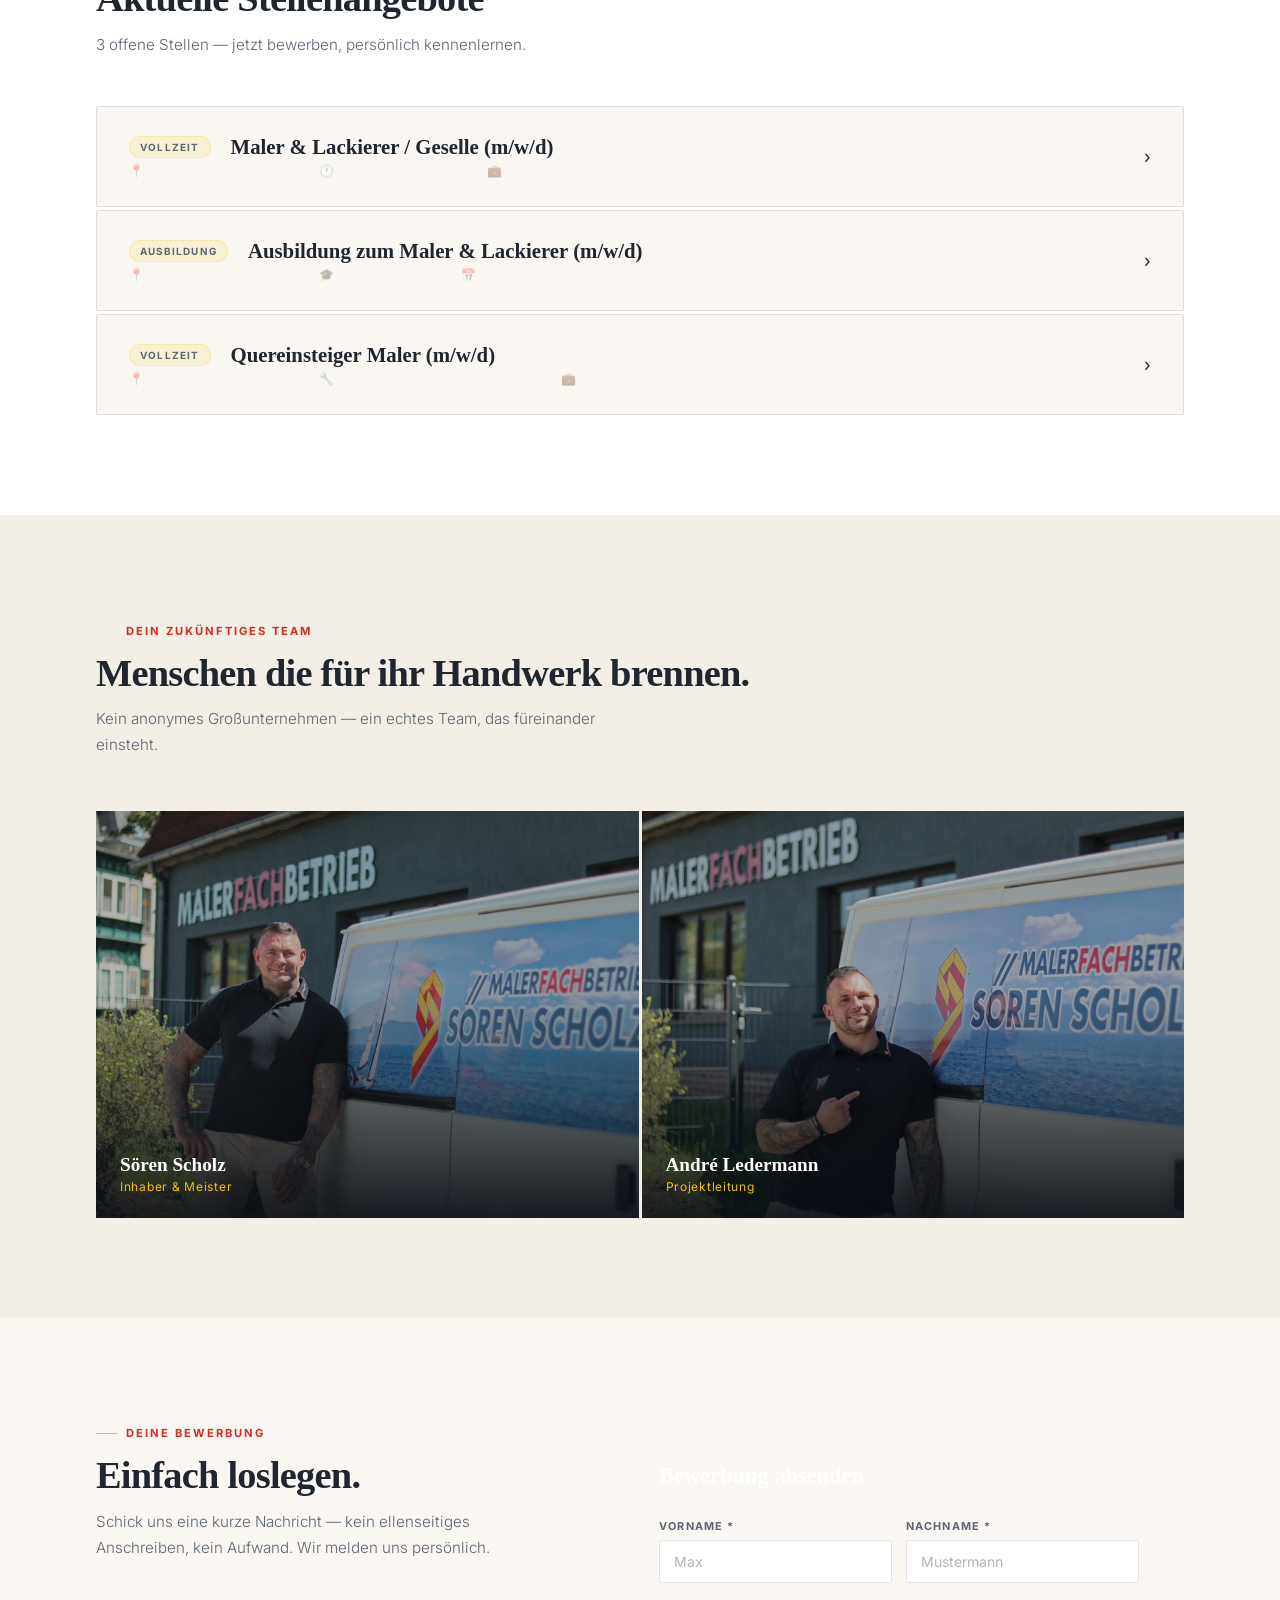
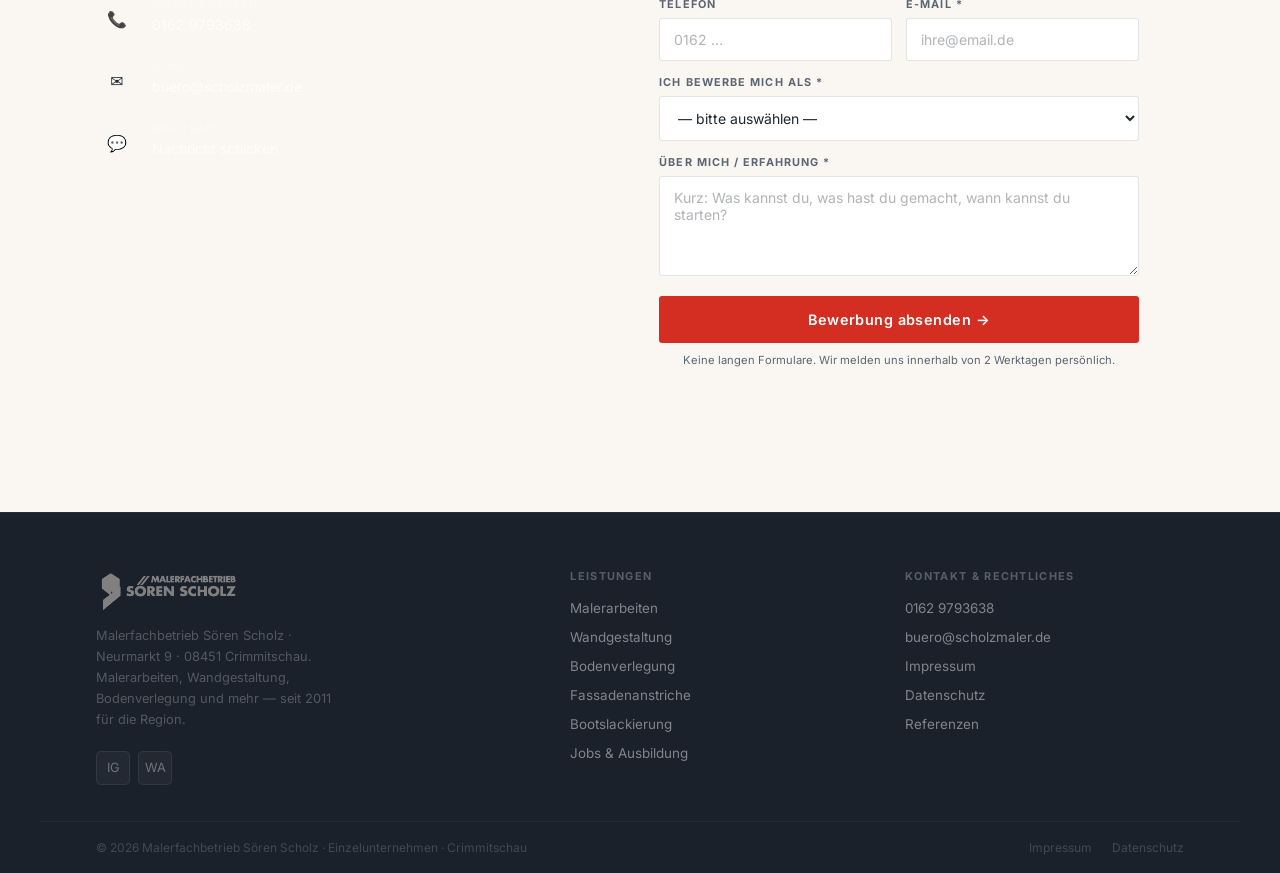
==== commit 3e915f65: "Light-Theme auf alle Unterseiten (hell.css) + referenzen.html als Bento + Story-Lightbox - assets/he" ====
--- a/jobs.html
+++ b/jobs.html
@@ -218,7 +218,8 @@
       .jc-body { padding:0 20px 24px; }
     }
   </style>
-<style>.lg-icon svg,.ec-icon svg,.bc-icon svg{width:27px;height:27px}.lg-icon,.ec-icon,.bc-icon{color:var(--red)}</style></head>
+<style>.lg-icon svg,.ec-icon svg,.bc-icon svg{width:27px;height:27px}.lg-icon,.ec-icon,.bc-icon{color:var(--red)}</style>  <link rel="stylesheet" href="assets/hell.css">
+</head>
 <body>
 
 <!-- NAV -->
--- a/assets/hell.css
+++ b/assets/hell.css
@@ -0,0 +1,107 @@
+/* ════════════ HELLES ATELIER — Light-Theme für Unterseiten ════════════ */
+:root{ --paper:#FAF7F2; --paper2:#F3EEE6; --ink:#1f2630; --ink2:#5c6573; --line:rgba(31,38,48,.12); }
+body{ background:var(--paper); color:var(--ink); }
+
+/* NAV — dunkle Schrift auf hellem Hero */
+.nav-links a{ color:rgba(31,38,48,.72); }
+.nav-links a:hover,.nav-links a.active{ color:var(--ink); }
+.burger span{ background:var(--ink); }
+nav.scrolled{ background:rgba(250,247,242,.92); border-bottom:1px solid var(--line); }
+.nav-logo img{ filter:brightness(0) saturate(0) opacity(.82); }
+
+/* PAGE-HERO — heller Scrim statt dunklem Overlay */
+.page-hero{ background:var(--paper); }
+.ph-img{ filter:saturate(1) brightness(1.02) contrast(1.02)!important; }
+.ph-overlay{ background:linear-gradient(to right, var(--paper) 0%, rgba(250,247,242,.9) 32%, rgba(250,247,242,.5) 56%, rgba(250,247,242,.05) 82%, transparent 100%)!important; }
+.ph-title{ color:var(--ink)!important; text-shadow:0 1px 0 rgba(255,255,255,.4); }
+.ph-sub{ color:var(--ink2)!important; font-weight:400; }
+.ph-tag,.ph-eyebrow{ color:var(--ink2)!important; }
+.ph-stats,.ph-stats *{ color:var(--ink)!important; }
+.ph-stats{ border-color:var(--line)!important; }
+
+/* Section-Grundtypo */
+.ss,.lead{ color:var(--ink2)!important; }
+.stag{ color:var(--red); }
+
+/* TICKER + CTA-Strip — bewusste Akzentbänder (warmes Anthrazit / Rot) */
+.ticker{ background:var(--ink)!important; }
+.cta-strip{ background:linear-gradient(135deg,var(--red),var(--red2))!important; }
+
+/* ── LEISTUNGEN: Leistungs-Rows hell, Extras hell ── */
+.lg-num{ color:rgba(31,38,48,.12)!important; }
+.lg-title{ color:var(--ink)!important; }
+.lg-desc,.lg-list li{ color:var(--ink2)!important; }
+.extras{ background:var(--paper2)!important; }
+.extras .sh,.extras .ec-title{ color:var(--ink)!important; }
+.extras .ss,.ec-desc{ color:var(--ink2)!important; }
+.ec-card,.ec-item{ background:#fff!important; border:1px solid var(--line)!important; }
+.ec-icon{ color:var(--red)!important; } .ec-icon svg{ width:27px;height:27px; }
+
+/* ── JOBS: Benefits / Stellen / Team / Bewerbung hell ── */
+.benefits{ background:var(--paper2)!important; }
+.benefits .sh,.bc-title{ color:var(--ink)!important; }
+.benefits .ss,.bc-desc{ color:var(--ink2)!important; }
+.bc-card,.bc-item{ background:#fff!important; border:1px solid var(--line)!important; }
+.bc-icon{ color:var(--red)!important; } .bc-icon svg{ width:27px;height:27px; }
+.jobs-section{ background:#fff!important; }
+.jobs-section .sh{ color:var(--ink)!important; }
+.job-card,.jc{ background:var(--paper)!important; border:1px solid var(--line)!important; }
+.job-card *,.jc *{ color:inherit; }
+.jc-title,.job-title{ color:var(--ink)!important; }
+.jc-meta,.job-meta,.jc-desc{ color:var(--ink2)!important; }
+.team-sec{ background:var(--paper2)!important; }
+.team-sec .sh{ color:var(--ink)!important; }
+.bewerbung{ background:var(--paper)!important; }
+.bewerbung .sh{ color:var(--ink)!important; }
+.bewerbung .ss{ color:var(--ink2)!important; }
+
+/* Formulare (Bewerbung/Kontakt) hell */
+.fg label{ color:var(--ink2)!important; }
+.fg input,.fg select,.fg textarea{ background:#fff!important; border:1px solid var(--line)!important; color:var(--ink)!important; }
+.fg input::placeholder,.fg textarea::placeholder{ color:rgba(31,38,48,.35)!important; }
+.fg input:focus,.fg select:focus,.fg textarea:focus{ border-color:var(--red)!important; }
+.fg select option{ background:#fff; color:var(--ink); }
+.kform,.form-card{ background:#fff!important; border:1px solid var(--line)!important; box-shadow:0 24px 60px -40px rgba(31,38,48,.4); }
+.kft,.form-title{ color:var(--ink)!important; }
+.fnote{ color:var(--ink2)!important; }
+
+/* FOOTER bleibt dunkel (warmes Anthrazit) — ruhiger Abschluss */
+footer{ background:#1a212b!important; }
+/* mob-Menu + Slider-Drawer bleiben bewusst dunkel (Overlays) */
+
+/* ── REFERENZEN-Seite: Bento + sichtbare Captions + Story-Lightbox ── */
+.filter-bar{ background:var(--paper)!important; border-bottom:1px solid var(--line); }
+.filter-bar .sh,.filter-bar h1,.filter-bar h2{ color:var(--ink)!important; }
+.fbtn,.filter-btn{ color:var(--ink2)!important; border:1px solid var(--line)!important; background:#fff!important; }
+.fbtn.active,.filter-btn.active{ background:var(--ink)!important; color:#fff!important; border-color:var(--ink)!important; }
+.referenzen-page,.ref-page{ background:var(--paper); }
+.ref-grid{ display:grid!important; grid-template-columns:repeat(4,1fr); grid-auto-rows:186px; grid-auto-flow:dense; gap:10px; }
+.ref-item{ position:relative; overflow:hidden; border-radius:8px; cursor:pointer; background:#e9e4db; }
+.ref-item img{ width:100%; height:100%; object-fit:cover; display:block; filter:saturate(.82) brightness(.96); transition:transform .7s cubic-bezier(.2,.8,.2,1), filter .45s; }
+.ref-item:hover img{ transform:scale(1.06); filter:saturate(1.06) brightness(1.02); }
+.ref-item:nth-child(7n+1){ grid-column:span 2; grid-row:span 2; }
+.ref-item:nth-child(7n+4){ grid-column:span 2; }
+.ref-item:nth-child(7n+6){ grid-row:span 2; }
+.ref-overlay{ position:absolute!important; left:0; right:0; bottom:0; top:auto!important; opacity:1!important;
+  background:linear-gradient(to top, rgba(20,24,30,.82) 0%, rgba(20,24,30,.3) 55%, transparent 100%)!important;
+  display:flex!important; flex-direction:column; align-items:flex-start; justify-content:flex-end; padding:26px 16px 13px!important; }
+.ref-label{ color:#fff!important; font-family:var(--serif); font-size:1rem; font-weight:700; line-height:1.15; }
+.ref-item:nth-child(7n+1) .ref-label{ font-size:1.28rem; }
+.ref-cat{ color:rgba(255,255,255,.72)!important; font-size:.74rem; font-weight:600; letter-spacing:.04em; margin-top:2px; }
+.ref-plus{ position:absolute; top:12px; right:12px; z-index:2; width:30px; height:30px; border-radius:50%; background:rgba(255,255,255,.9); color:var(--ink); display:flex; align-items:center; justify-content:center; font-size:1rem; opacity:0; transform:scale(.8); transition:opacity .3s,transform .3s; }
+.ref-item:hover .ref-plus{ opacity:1; transform:scale(1); }
+@media(max-width:860px){ .ref-grid{ grid-template-columns:repeat(2,1fr)!important; } .ref-item:nth-child(7n+1),.ref-item:nth-child(7n+4){ grid-column:span 2; } }
+@media(max-width:520px){ .ref-grid{ grid-template-columns:1fr!important; } .ref-item{ grid-column:span 1!important; grid-row:span 1!important; height:230px; } }
+
+/* Lightbox */
+.lb{ position:fixed; inset:0; z-index:1200; background:rgba(15,18,24,.92); backdrop-filter:blur(6px); display:none; align-items:center; justify-content:center; padding:32px; }
+.lb.open{ display:flex; }
+.lb-card{ background:#fff; border-radius:10px; overflow:hidden; max-width:1000px; width:100%; max-height:88vh; display:grid; grid-template-columns:1.3fr 1fr; box-shadow:0 40px 120px rgba(0,0,0,.5); }
+.lb-img{ background:#000; } .lb-img img{ width:100%; height:100%; max-height:88vh; object-fit:cover; display:block; }
+.lb-body{ padding:36px 34px; overflow-y:auto; }
+.lb-cat{ color:var(--red); font-size:.7rem; font-weight:700; letter-spacing:.14em; text-transform:uppercase; }
+.lb-title{ font-family:var(--serif); font-size:1.7rem; font-weight:900; color:var(--ink); line-height:1.1; margin:8px 0 16px; }
+.lb-story{ font-size:.92rem; color:var(--ink2); line-height:1.75; }
+.lb-close{ position:absolute; top:20px; right:24px; width:42px; height:42px; border-radius:50%; background:rgba(255,255,255,.12); border:1px solid rgba(255,255,255,.25); color:#fff; font-size:1.3rem; cursor:pointer; display:flex; align-items:center; justify-content:center; }
+.lb-close:hover{ background:var(--red); border-color:var(--red); }
+@media(max-width:720px){ .lb-card{ grid-template-columns:1fr; max-height:92vh; } .lb-img img{ max-height:38vh; } }
